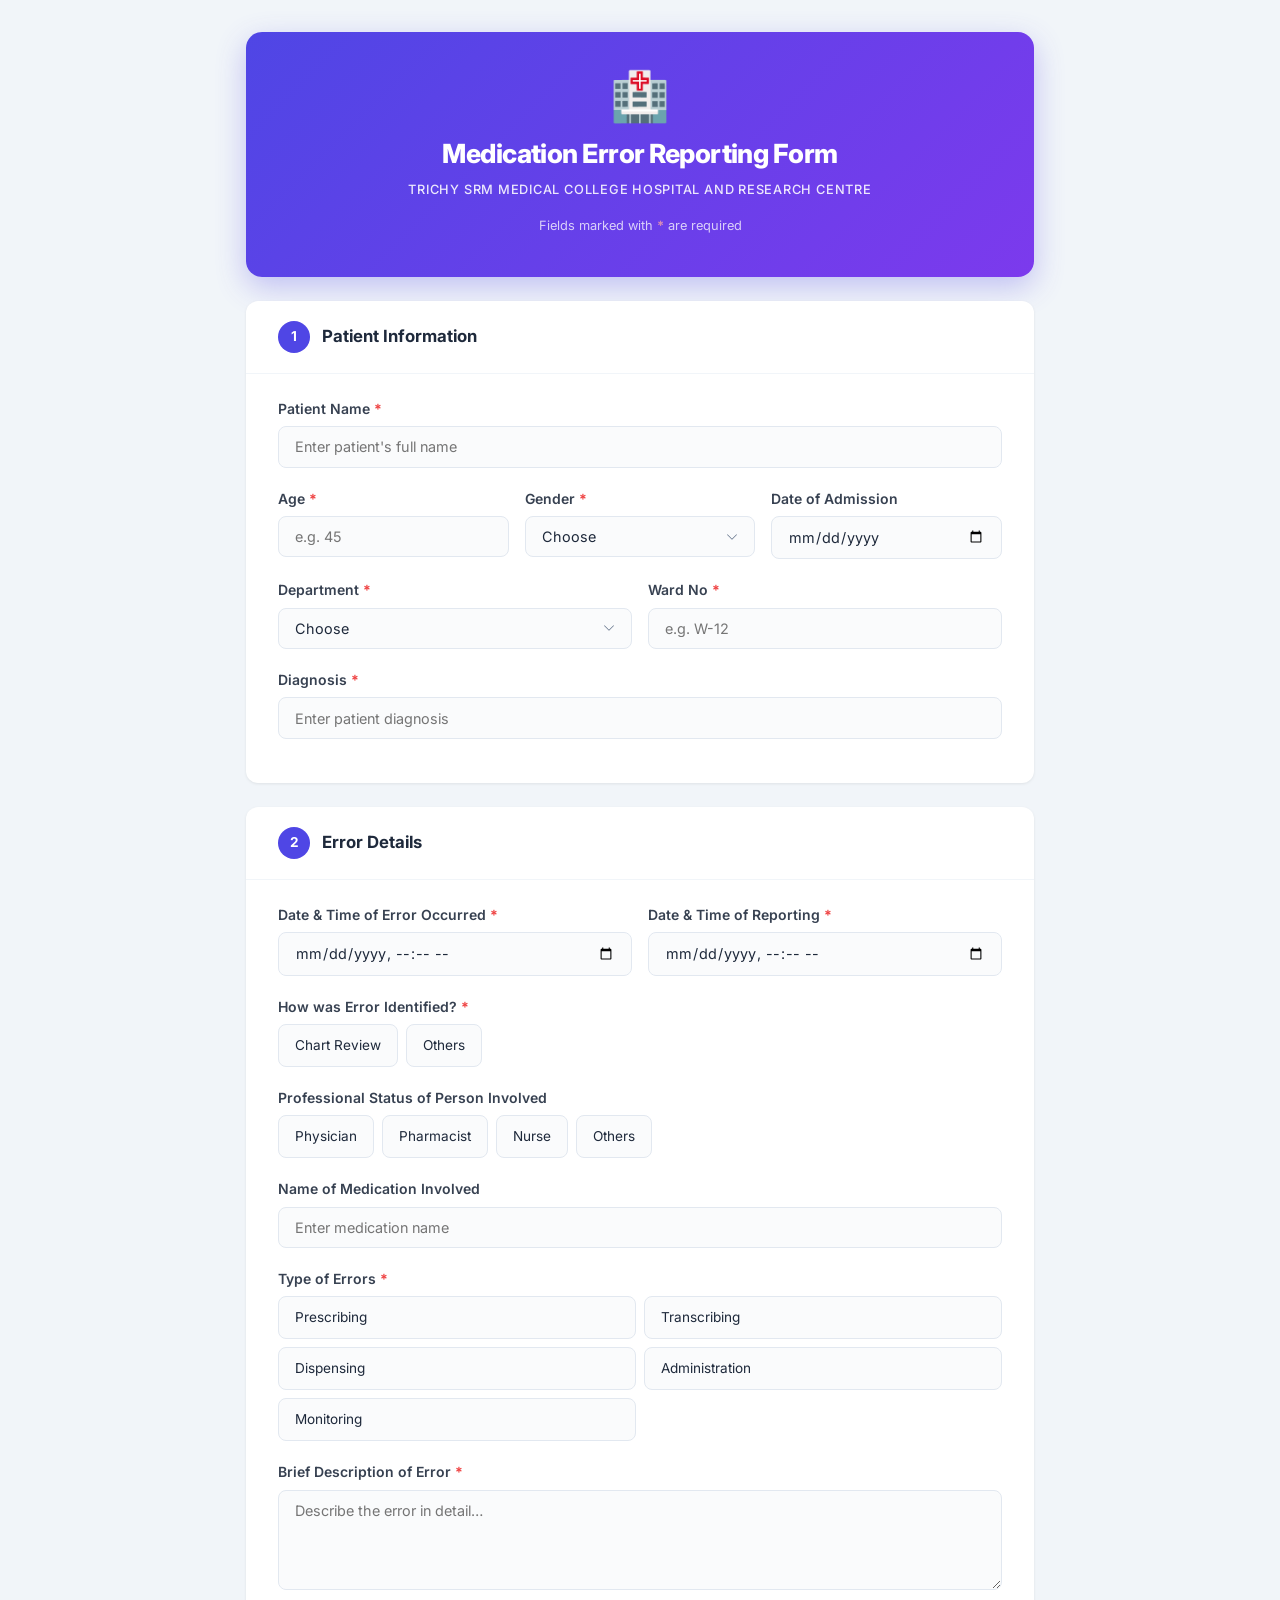
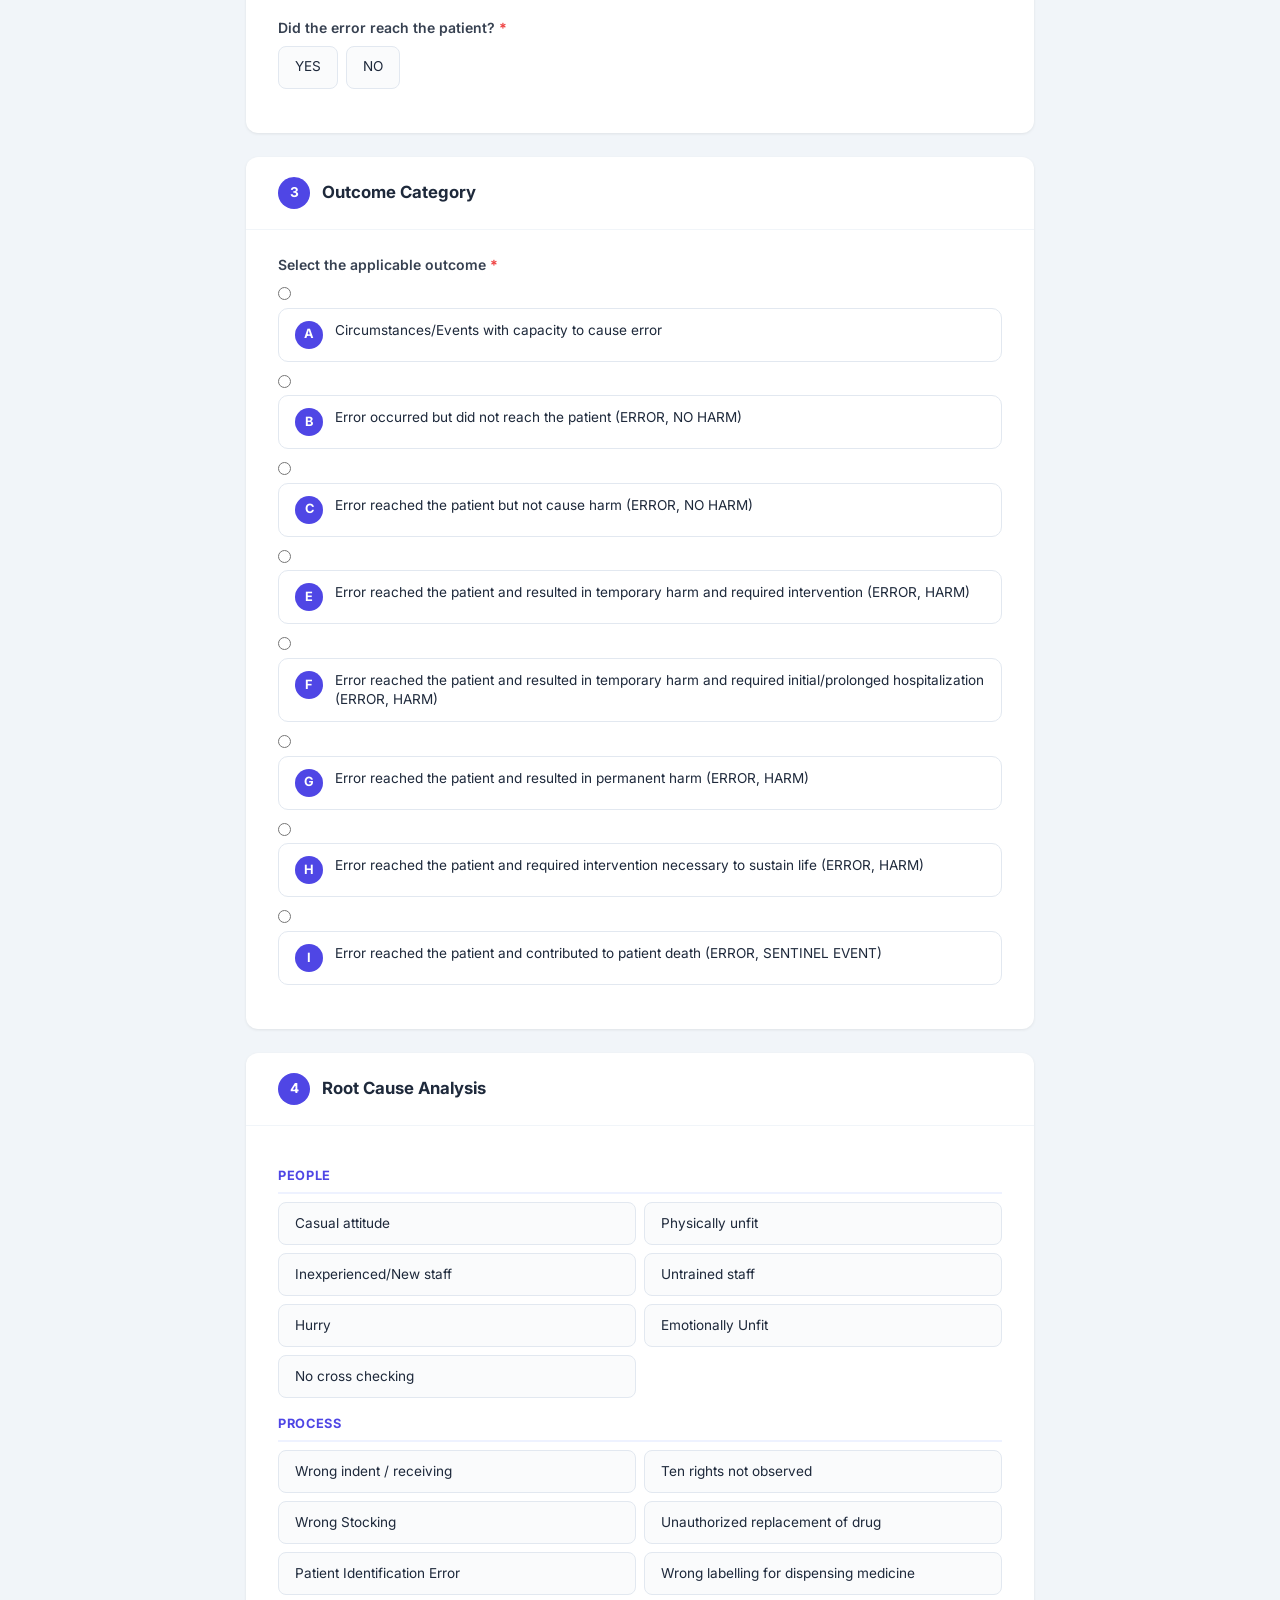
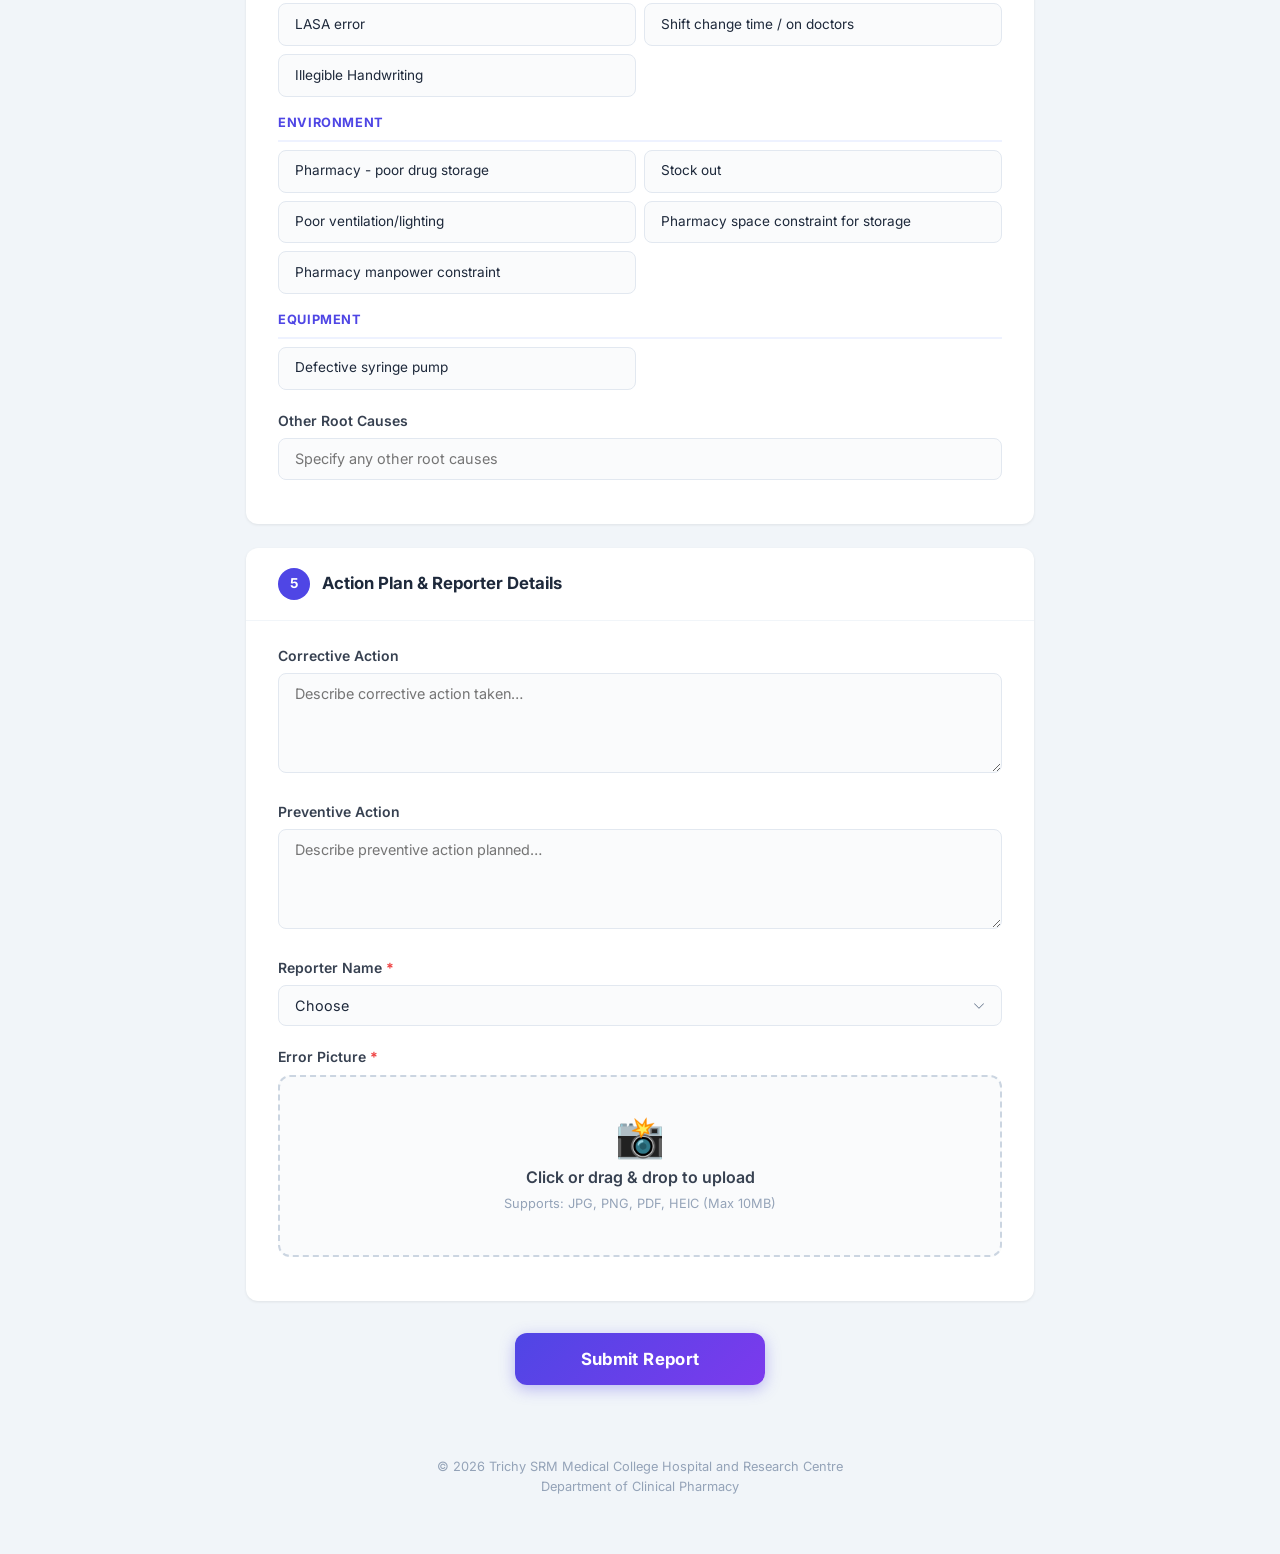
==== index.html @ 8dfa1746 "Add files via upload" ====
<!DOCTYPE html>
<html lang="en">
<head>
  <meta charset="UTF-8">
  <meta name="viewport" content="width=device-width, initial-scale=1.0">
  <title>Medication Error Reporting | Trichy SRM Medical College Hospital</title>
  <meta name="description" content="Medication Error Reporting Form for Trichy SRM Medical College Hospital and Research Centre. Report medication errors securely.">
  <link href="https://fonts.googleapis.com/css2?family=Inter:wght@300;400;500;600;700;800&display=swap" rel="stylesheet">
  <link rel="stylesheet" href="style.css">
</head>
<body>

  <div class="form-wrapper">

    <!-- ========== Header ========== -->
    <header class="form-header">
      <div class="header-icon">🏥</div>
      <h1>Medication Error Reporting Form</h1>
      <p class="header-subtitle">TRICHY SRM MEDICAL COLLEGE HOSPITAL AND RESEARCH CENTRE</p>
      <p class="header-note">Fields marked with <span class="required-star">*</span> are required</p>
    </header>

    <form id="errorReportForm" novalidate>

      <!-- ========== Section 1: Patient Information ========== -->
      <div class="form-section">
        <div class="section-header">
          <div class="section-number">1</div>
          <div class="section-title">Patient Information</div>
        </div>
        <div class="section-body">

          <!-- Patient Name (full width) -->
          <div class="form-group">
            <label for="patientName">Patient Name <span class="required-star">*</span></label>
            <input type="text" id="patientName" name="patientName" placeholder="Enter patient's full name" required>
          </div>

          <!-- Age / Gender / Date of Admission -->
          <div class="form-row three-col">
            <div class="form-group">
              <label for="age">Age <span class="required-star">*</span></label>
              <input type="number" id="age" name="age" placeholder="e.g. 45" min="0" max="150" required>
            </div>
            <div class="form-group">
              <label for="gender">Gender <span class="required-star">*</span></label>
              <select id="gender" name="gender" required>
                <option value="">Choose</option>
                <option value="Male">Male</option>
                <option value="Female">Female</option>
                <option value="Other">Other</option>
              </select>
            </div>
            <div class="form-group">
              <label for="dateOfAdmission">Date of Admission</label>
              <input type="date" id="dateOfAdmission" name="dateOfAdmission">
            </div>
          </div>

          <!-- Department / Ward No -->
          <div class="form-row">
            <div class="form-group">
              <label for="department">Department <span class="required-star">*</span></label>
              <select id="department" name="department" required>
                <option value="">Choose</option>
                <option value="Cardiology">Cardiology</option>
                <option value="Neurology">Neurology</option>
                <option value="Pediatrics">Pediatrics</option>
                <option value="Orthopedics">Orthopedics</option>
                <option value="Emergency">Emergency</option>
                <option value="General Medicine">General Medicine</option>
                <option value="General Surgery">General Surgery</option>
                <option value="Respiratory">Respiratory</option>
                <option value="ENT">ENT</option>
                <option value="Ophthalmology">Ophthalmology</option>
                <option value="Dermatology">Dermatology</option>
                <option value="OBS & GN">OBS &amp; GN</option>
                <option value="ICU">ICU</option>
                <option value="CCU">CCU</option>
                <option value="RICU">RICU</option>
                <option value="SICU">SICU</option>
                <option value="OT">OT</option>
                <option value="Private Ward">Private Ward</option>
                <option value="Specialty">Specialty</option>
              </select>
            </div>
            <div class="form-group">
              <label for="wardNo">Ward No <span class="required-star">*</span></label>
              <input type="text" id="wardNo" name="wardNo" placeholder="e.g. W-12" required>
            </div>
          </div>

          <!-- Diagnosis (full width) -->
          <div class="form-group">
            <label for="diagnosis">Diagnosis <span class="required-star">*</span></label>
            <input type="text" id="diagnosis" name="diagnosis" placeholder="Enter patient diagnosis" required>
          </div>

        </div>
      </div>

      <!-- ========== Section 2: Error Details ========== -->
      <div class="form-section">
        <div class="section-header">
          <div class="section-number">2</div>
          <div class="section-title">Error Details</div>
        </div>
        <div class="section-body">

          <!-- Date & Time of Error / Reporting -->
          <div class="form-row">
            <div class="form-group">
              <label for="errorDateTime">Date &amp; Time of Error Occurred <span class="required-star">*</span></label>
              <input type="datetime-local" id="errorDateTime" name="errorDateTime" required>
            </div>
            <div class="form-group">
              <label for="reportDateTime">Date &amp; Time of Reporting <span class="required-star">*</span></label>
              <input type="datetime-local" id="reportDateTime" name="reportDateTime" required>
            </div>
          </div>

          <!-- How was Error Identified? -->
          <div class="form-group">
            <label>How was Error Identified? <span class="required-star">*</span></label>
            <div class="radio-group" data-name="howIdentified">
              <input type="radio" name="howIdentified" value="Chart Review" id="howId_chartReview">
              <div class="radio-option" data-value="Chart Review" onclick="selectRadio(this)">Chart Review</div>
              <input type="radio" name="howIdentified" value="Others" id="howId_others">
              <div class="radio-option" data-value="Others" onclick="selectRadio(this)">Others</div>
            </div>
          </div>

          <!-- Professional Status -->
          <div class="form-group">
            <label>Professional Status of Person Involved</label>
            <div class="radio-group" data-name="professionalStatus">
              <input type="radio" name="professionalStatus" value="Physician" id="profStatus_physician">
              <div class="radio-option" data-value="Physician" onclick="selectRadio(this)">Physician</div>
              <input type="radio" name="professionalStatus" value="Pharmacist" id="profStatus_pharmacist">
              <div class="radio-option" data-value="Pharmacist" onclick="selectRadio(this)">Pharmacist</div>
              <input type="radio" name="professionalStatus" value="Nurse" id="profStatus_nurse">
              <div class="radio-option" data-value="Nurse" onclick="selectRadio(this)">Nurse</div>
              <input type="radio" name="professionalStatus" value="Others" id="profStatus_others">
              <div class="radio-option" data-value="Others" onclick="selectRadio(this)">Others</div>
            </div>
          </div>

          <!-- Name of Medication Involved -->
          <div class="form-group">
            <label for="medicationName">Name of Medication Involved</label>
            <input type="text" id="medicationName" name="medicationName" placeholder="Enter medication name">
          </div>

          <!-- Type of Errors -->
          <div class="form-group">
            <label>Type of Errors <span class="required-star">*</span></label>
            <div class="checkbox-group checkbox-grid" data-name="typeOfErrors">
              <input type="checkbox" name="typeOfErrors" value="Prescribing" id="err_prescribing">
              <div class="checkbox-option" data-value="Prescribing" onclick="toggleCheckbox(this)">Prescribing</div>
              <input type="checkbox" name="typeOfErrors" value="Transcribing" id="err_transcribing">
              <div class="checkbox-option" data-value="Transcribing" onclick="toggleCheckbox(this)">Transcribing</div>
              <input type="checkbox" name="typeOfErrors" value="Dispensing" id="err_dispensing">
              <div class="checkbox-option" data-value="Dispensing" onclick="toggleCheckbox(this)">Dispensing</div>
              <input type="checkbox" name="typeOfErrors" value="Administration" id="err_administration">
              <div class="checkbox-option" data-value="Administration" onclick="toggleCheckbox(this)">Administration</div>
              <input type="checkbox" name="typeOfErrors" value="Monitoring" id="err_monitoring">
              <div class="checkbox-option" data-value="Monitoring" onclick="toggleCheckbox(this)">Monitoring</div>
            </div>
          </div>

          <!-- Brief Description of Error -->
          <div class="form-group">
            <label for="errorDescription">Brief Description of Error <span class="required-star">*</span></label>
            <textarea id="errorDescription" name="errorDescription" placeholder="Describe the error in detail…" required></textarea>
          </div>

          <!-- Did the error reach the patient? -->
          <div class="form-group">
            <label>Did the error reach the patient? <span class="required-star">*</span></label>
            <div class="radio-group" data-name="errorReachedPatient">
              <input type="radio" name="errorReachedPatient" value="YES" id="reached_yes">
              <div class="radio-option" data-value="YES" onclick="selectRadio(this)">YES</div>
              <input type="radio" name="errorReachedPatient" value="NO" id="reached_no">
              <div class="radio-option" data-value="NO" onclick="selectRadio(this)">NO</div>
            </div>
          </div>

        </div>
      </div>

      <!-- ========== Section 3: Outcome Category ========== -->
      <div class="form-section">
        <div class="section-header">
          <div class="section-number">3</div>
          <div class="section-title">Outcome Category</div>
        </div>
        <div class="section-body">

          <div class="form-group">
            <label>Select the applicable outcome <span class="required-star">*</span></label>
            <div data-name="outcomeCategory">
              <input type="radio" name="outcomeCategory" value="A" id="outcome_a">
              <div class="outcome-option" data-value="A" onclick="selectOutcome(this)">
                <div class="outcome-badge">A</div>
                <div class="outcome-text">Circumstances/Events with capacity to cause error</div>
              </div>

              <input type="radio" name="outcomeCategory" value="B" id="outcome_b">
              <div class="outcome-option" data-value="B" onclick="selectOutcome(this)">
                <div class="outcome-badge">B</div>
                <div class="outcome-text">Error occurred but did not reach the patient (ERROR, NO HARM)</div>
              </div>

              <input type="radio" name="outcomeCategory" value="C" id="outcome_c">
              <div class="outcome-option" data-value="C" onclick="selectOutcome(this)">
                <div class="outcome-badge">C</div>
                <div class="outcome-text">Error reached the patient but not cause harm (ERROR, NO HARM)</div>
              </div>

              <input type="radio" name="outcomeCategory" value="E" id="outcome_e">
              <div class="outcome-option" data-value="E" onclick="selectOutcome(this)">
                <div class="outcome-badge">E</div>
                <div class="outcome-text">Error reached the patient and resulted in temporary harm and required intervention (ERROR, HARM)</div>
              </div>

              <input type="radio" name="outcomeCategory" value="F" id="outcome_f">
              <div class="outcome-option" data-value="F" onclick="selectOutcome(this)">
                <div class="outcome-badge">F</div>
                <div class="outcome-text">Error reached the patient and resulted in temporary harm and required initial/prolonged hospitalization (ERROR, HARM)</div>
              </div>

              <input type="radio" name="outcomeCategory" value="G" id="outcome_g">
              <div class="outcome-option" data-value="G" onclick="selectOutcome(this)">
                <div class="outcome-badge">G</div>
                <div class="outcome-text">Error reached the patient and resulted in permanent harm (ERROR, HARM)</div>
              </div>

              <input type="radio" name="outcomeCategory" value="H" id="outcome_h">
              <div class="outcome-option" data-value="H" onclick="selectOutcome(this)">
                <div class="outcome-badge">H</div>
                <div class="outcome-text">Error reached the patient and required intervention necessary to sustain life (ERROR, HARM)</div>
              </div>

              <input type="radio" name="outcomeCategory" value="I" id="outcome_i">
              <div class="outcome-option" data-value="I" onclick="selectOutcome(this)">
                <div class="outcome-badge">I</div>
                <div class="outcome-text">Error reached the patient and contributed to patient death (ERROR, SENTINEL EVENT)</div>
              </div>
            </div>
          </div>

        </div>
      </div>

      <!-- ========== Section 4: Root Cause Analysis ========== -->
      <div class="form-section">
        <div class="section-header">
          <div class="section-number">4</div>
          <div class="section-title">Root Cause Analysis</div>
        </div>
        <div class="section-body">

          <!-- PEOPLE -->
          <div class="category-label">People</div>
          <div class="checkbox-group checkbox-grid" data-name="rootCausePeople">
            <input type="checkbox" name="rootCausePeople" value="Casual attitude" id="rcp_casual">
            <div class="checkbox-option" data-value="Casual attitude" onclick="toggleCheckbox(this)">Casual attitude</div>

            <input type="checkbox" name="rootCausePeople" value="Physically unfit" id="rcp_physUnfit">
            <div class="checkbox-option" data-value="Physically unfit" onclick="toggleCheckbox(this)">Physically unfit</div>

            <input type="checkbox" name="rootCausePeople" value="Inexperienced/New staff" id="rcp_inexperienced">
            <div class="checkbox-option" data-value="Inexperienced/New staff" onclick="toggleCheckbox(this)">Inexperienced/New staff</div>

            <input type="checkbox" name="rootCausePeople" value="Untrained staff" id="rcp_untrained">
            <div class="checkbox-option" data-value="Untrained staff" onclick="toggleCheckbox(this)">Untrained staff</div>

            <input type="checkbox" name="rootCausePeople" value="Hurry" id="rcp_hurry">
            <div class="checkbox-option" data-value="Hurry" onclick="toggleCheckbox(this)">Hurry</div>

            <input type="checkbox" name="rootCausePeople" value="Emotionally Unfit" id="rcp_emotionallyUnfit">
            <div class="checkbox-option" data-value="Emotionally Unfit" onclick="toggleCheckbox(this)">Emotionally Unfit</div>

            <input type="checkbox" name="rootCausePeople" value="No cross checking" id="rcp_noCrossCheck">
            <div class="checkbox-option" data-value="No cross checking" onclick="toggleCheckbox(this)">No cross checking</div>
          </div>

          <!-- PROCESS -->
          <div class="category-label">Process</div>
          <div class="checkbox-group checkbox-grid" data-name="rootCauseProcess">
            <input type="checkbox" name="rootCauseProcess" value="Wrong indent / receiving" id="rcpr_wrongIndent">
            <div class="checkbox-option" data-value="Wrong indent / receiving" onclick="toggleCheckbox(this)">Wrong indent / receiving</div>

            <input type="checkbox" name="rootCauseProcess" value="Ten rights not observed" id="rcpr_tenRights">
            <div class="checkbox-option" data-value="Ten rights not observed" onclick="toggleCheckbox(this)">Ten rights not observed</div>

            <input type="checkbox" name="rootCauseProcess" value="Wrong Stocking" id="rcpr_wrongStocking">
            <div class="checkbox-option" data-value="Wrong Stocking" onclick="toggleCheckbox(this)">Wrong Stocking</div>

            <input type="checkbox" name="rootCauseProcess" value="Unauthorized replacement of drug" id="rcpr_unauthorized">
            <div class="checkbox-option" data-value="Unauthorized replacement of drug" onclick="toggleCheckbox(this)">Unauthorized replacement of drug</div>

            <input type="checkbox" name="rootCauseProcess" value="Patient Identification Error" id="rcpr_patientIdError">
            <div class="checkbox-option" data-value="Patient Identification Error" onclick="toggleCheckbox(this)">Patient Identification Error</div>

            <input type="checkbox" name="rootCauseProcess" value="Wrong labelling for dispensing medicine" id="rcpr_wrongLabelling">
            <div class="checkbox-option" data-value="Wrong labelling for dispensing medicine" onclick="toggleCheckbox(this)">Wrong labelling for dispensing medicine</div>

            <input type="checkbox" name="rootCauseProcess" value="LASA error" id="rcpr_lasa">
            <div class="checkbox-option" data-value="LASA error" onclick="toggleCheckbox(this)">LASA error</div>

            <input type="checkbox" name="rootCauseProcess" value="Shift change time / on doctors" id="rcpr_shiftChange">
            <div class="checkbox-option" data-value="Shift change time / on doctors" onclick="toggleCheckbox(this)">Shift change time / on doctors</div>

            <input type="checkbox" name="rootCauseProcess" value="Illegible Handwriting" id="rcpr_illegible">
            <div class="checkbox-option" data-value="Illegible Handwriting" onclick="toggleCheckbox(this)">Illegible Handwriting</div>
          </div>

          <!-- ENVIRONMENT -->
          <div class="category-label">Environment</div>
          <div class="checkbox-group checkbox-grid" data-name="rootCauseEnvironment">
            <input type="checkbox" name="rootCauseEnvironment" value="Pharmacy - poor drug storage" id="rce_poorStorage">
            <div class="checkbox-option" data-value="Pharmacy - poor drug storage" onclick="toggleCheckbox(this)">Pharmacy - poor drug storage</div>

            <input type="checkbox" name="rootCauseEnvironment" value="Stock out" id="rce_stockOut">
            <div class="checkbox-option" data-value="Stock out" onclick="toggleCheckbox(this)">Stock out</div>

            <input type="checkbox" name="rootCauseEnvironment" value="Poor ventilation/lighting" id="rce_poorVentilation">
            <div class="checkbox-option" data-value="Poor ventilation/lighting" onclick="toggleCheckbox(this)">Poor ventilation/lighting</div>

            <input type="checkbox" name="rootCauseEnvironment" value="Pharmacy space constraint for storage" id="rce_spaceConstraint">
            <div class="checkbox-option" data-value="Pharmacy space constraint for storage" onclick="toggleCheckbox(this)">Pharmacy space constraint for storage</div>

            <input type="checkbox" name="rootCauseEnvironment" value="Pharmacy manpower constraint" id="rce_manpower">
            <div class="checkbox-option" data-value="Pharmacy manpower constraint" onclick="toggleCheckbox(this)">Pharmacy manpower constraint</div>
          </div>

          <!-- EQUIPMENT -->
          <div class="category-label">Equipment</div>
          <div class="checkbox-group checkbox-grid" data-name="rootCauseEquipment">
            <input type="checkbox" name="rootCauseEquipment" value="Defective syringe pump" id="rceq_syringePump">
            <div class="checkbox-option" data-value="Defective syringe pump" onclick="toggleCheckbox(this)">Defective syringe pump</div>
          </div>

          <!-- Other Root Causes -->
          <div class="form-group" style="margin-top:1.25rem;">
            <label for="otherRootCauses">Other Root Causes</label>
            <input type="text" id="otherRootCauses" name="otherRootCauses" placeholder="Specify any other root causes">
          </div>

        </div>
      </div>

      <!-- ========== Section 5: Action Plan & Reporter Details ========== -->
      <div class="form-section">
        <div class="section-header">
          <div class="section-number">5</div>
          <div class="section-title">Action Plan &amp; Reporter Details</div>
        </div>
        <div class="section-body">

          <!-- Corrective Action -->
          <div class="form-group">
            <label for="correctiveAction">Corrective Action</label>
            <textarea id="correctiveAction" name="correctiveAction" placeholder="Describe corrective action taken…"></textarea>
          </div>

          <!-- Preventive Action -->
          <div class="form-group">
            <label for="preventiveAction">Preventive Action</label>
            <textarea id="preventiveAction" name="preventiveAction" placeholder="Describe preventive action planned…"></textarea>
          </div>

          <!-- Reporter Name -->
          <div class="form-group">
            <label for="reporterName">Reporter Name <span class="required-star">*</span></label>
            <select id="reporterName" name="reporterName" required>
              <option value="">Choose</option>
              <option value="Dr. Senthilnathan">Dr. Senthilnathan</option>
              <option value="Dr. NitheeshKumar">Dr. NitheeshKumar</option>
              <option value="Dr. Priyadharshini">Dr. Priyadharshini</option>
              <option value="Dr. Jeevanantham">Dr. Jeevanantham</option>
              <option value="Dr. Sneha">Dr. Sneha</option>
              <option value="Dr. Mohammed Ismail">Dr. Mohammed Ismail</option>
            </select>
          </div>

          <!-- Error Picture -->
          <div class="form-group">
            <label>Error Picture <span class="required-star">*</span></label>
            <div class="file-upload-area" id="fileUploadArea">
              <div class="upload-icon">📸</div>
              <p class="upload-text">Click or drag &amp; drop to upload</p>
              <p class="upload-subtext">Supports: JPG, PNG, PDF, HEIC (Max 10MB)</p>
              <input type="file" id="errorPicture" name="errorPicture" accept="image/*,.pdf,.heic" hidden>
            </div>
            <div class="file-preview" id="filePreview" style="display:none">
              <span class="file-name" id="fileName"></span>
              <span class="remove-file" id="removeFile">✕ Remove</span>
            </div>
          </div>

        </div>
      </div>

      <!-- ========== Submit ========== -->
      <div class="submit-section">
        <button type="submit" class="submit-btn" id="submitBtn">
          <span id="btnText">Submit Report</span>
        </button>
      </div>

    </form>

    <!-- ========== Success Modal ========== -->
    <div class="success-overlay" id="successOverlay">
      <div class="success-modal">
        <div class="checkmark">✅</div>
        <h2>Report Submitted Successfully!</h2>
        <p>Your medication error report has been recorded. Thank you for helping improve patient safety.</p>
        <button onclick="closeSuccessAndReset()" class="submit-btn" style="margin-top:1.5rem;padding:0.75rem 2rem;font-size:0.95rem;">Submit Another Report</button>
      </div>
    </div>

    <!-- ========== Toast Container ========== -->
    <div class="toast-container" id="toastContainer"></div>

    <!-- ========== Footer ========== -->
    <footer class="footer">
      <p>&copy; 2026 Trichy SRM Medical College Hospital and Research Centre</p>
      <p>Department of Clinical Pharmacy</p>
    </footer>

  </div>

  <script src="script.js"></script>
</body>
</html>
---- style.css ----
/* ============================================
   Medication Error Reporting Form — Styles
   TRICHY SRM MEDICAL COLLEGE HOSPITAL
   ============================================ */

/* ---------- Reset & Base ---------- */
*,
*::before,
*::after {
  margin: 0;
  padding: 0;
  box-sizing: border-box;
}

html {
  -webkit-text-size-adjust: 100%;
  -webkit-font-smoothing: antialiased;
  -moz-osx-font-smoothing: grayscale;
  scroll-behavior: smooth;
}

body {
  font-family: 'Inter', -apple-system, BlinkMacSystemFont, 'Segoe UI', Roboto, sans-serif;
  background: #F1F5F9;
  color: #1E293B;
  line-height: 1.6;
  min-height: 100vh;
}

img,
svg {
  display: block;
  max-width: 100%;
}

button,
input,
select,
textarea {
  font-family: inherit;
}

/* ---------- Wrapper ---------- */
.form-wrapper {
  max-width: 820px;
  margin: 0 auto;
  padding: 2rem 1rem;
}

/* ---------- Header ---------- */
.form-header {
  background: linear-gradient(135deg, #4F46E5 0%, #7C3AED 100%);
  border-radius: 16px;
  padding: 2.5rem;
  text-align: center;
  color: #ffffff;
  box-shadow: 0 10px 30px rgba(79, 70, 229, 0.3);
}

.form-header .header-icon {
  font-size: 3rem;
  margin-bottom: 0.75rem;
  line-height: 1;
}

.form-header h1 {
  font-size: 1.65rem;
  font-weight: 800;
  letter-spacing: -0.02em;
  margin-bottom: 0.35rem;
}

.form-header .header-subtitle {
  font-size: 0.8rem;
  font-weight: 500;
  letter-spacing: 0.06em;
  text-transform: uppercase;
  opacity: 0.88;
  margin-bottom: 1rem;
}

.form-header .header-note {
  font-size: 0.8rem;
  opacity: 0.75;
  font-weight: 400;
}

.form-header .header-note .required-star {
  color: #FCA5A5;
  font-weight: 700;
}

/* ---------- Section Card ---------- */
.form-section {
  background: #FFFFFF;
  border-radius: 12px;
  margin-top: 1.5rem;
  overflow: hidden;
  box-shadow: 0 1px 3px rgba(0, 0, 0, 0.08);
}

.section-header {
  display: flex;
  align-items: center;
  gap: 0.75rem;
  padding: 1.25rem 2rem;
  border-bottom: 1px solid #F1F5F9;
}

.section-number {
  width: 32px;
  height: 32px;
  border-radius: 50%;
  background: #4F46E5;
  color: #ffffff;
  font-weight: 700;
  font-size: 0.85rem;
  display: flex;
  align-items: center;
  justify-content: center;
  flex-shrink: 0;
}

.section-title {
  font-weight: 700;
  font-size: 1.05rem;
  color: #1E293B;
}

.section-body {
  padding: 1.5rem 2rem;
}

/* ---------- Form Groups ---------- */
.form-group {
  margin-bottom: 1.25rem;
}

.form-group label {
  display: block;
  font-weight: 600;
  font-size: 0.875rem;
  color: #374151;
  margin-bottom: 0.375rem;
}

.form-group label .required-star {
  color: #EF4444;
  font-weight: 700;
}

/* ---------- Inputs / Select / Textarea ---------- */
input[type="text"],
input[type="number"],
input[type="date"],
input[type="datetime-local"],
input[type="email"],
input[type="tel"],
select,
textarea {
  width: 100%;
  padding: 0.7rem 1rem;
  border: 1.5px solid #E2E8F0;
  border-radius: 8px;
  font-size: 0.9rem;
  font-family: 'Inter', sans-serif;
  color: #1E293B;
  background: #FAFBFC;
  transition: all 0.2s ease;
  appearance: none;
  -webkit-appearance: none;
}

select {
  background-image: url("data:image/svg+xml,%3Csvg xmlns='http://www.w3.org/2000/svg' width='12' height='12' fill='%2364748B' viewBox='0 0 16 16'%3E%3Cpath d='M1.646 4.646a.5.5 0 0 1 .708 0L8 10.293l5.646-5.647a.5.5 0 0 1 .708.708l-6 6a.5.5 0 0 1-.708 0l-6-6a.5.5 0 0 1 0-.708z'/%3E%3C/svg%3E");
  background-repeat: no-repeat;
  background-position: right 1rem center;
  padding-right: 2.5rem;
  cursor: pointer;
}

input[type="text"]:focus,
input[type="number"]:focus,
input[type="date"]:focus,
input[type="datetime-local"]:focus,
input[type="email"]:focus,
input[type="tel"]:focus,
select:focus,
textarea:focus {
  border-color: #4F46E5;
  box-shadow: 0 0 0 3px rgba(79, 70, 229, 0.1);
  outline: none;
  background: #ffffff;
}

textarea {
  min-height: 100px;
  resize: vertical;
}

/* ---------- Grid Rows ---------- */
.form-row {
  display: grid;
  grid-template-columns: 1fr 1fr;
  gap: 1rem;
}

.form-row.three-col {
  grid-template-columns: 1fr 1fr 1fr;
}

/* ---------- Radio & Checkbox Groups ---------- */
.radio-group,
.checkbox-group {
  display: flex;
  flex-wrap: wrap;
  gap: 0.5rem;
}

.radio-option,
.checkbox-option {
  padding: 0.6rem 1rem;
  border: 1.5px solid #E2E8F0;
  border-radius: 8px;
  cursor: pointer;
  transition: all 0.2s ease;
  font-size: 0.85rem;
  background: #FAFBFC;
  user-select: none;
  color: #1E293B;
}

.radio-option:hover,
.checkbox-option:hover {
  border-color: #A5B4FC;
  background: #EEF2FF;
}

.radio-option.selected,
.checkbox-option.selected {
  border-color: #4F46E5;
  background: #EEF2FF;
  color: #4F46E5;
  font-weight: 600;
}

/* Hide native inputs */
.radio-group input[type="radio"],
.checkbox-group input[type="checkbox"],
.checkbox-grid input[type="checkbox"] {
  display: none;
}

/* ---------- Checkbox Grid ---------- */
.checkbox-grid {
  display: grid;
  grid-template-columns: repeat(2, 1fr);
  gap: 0.5rem;
}

/* ---------- Category Label ---------- */
.category-label {
  font-weight: 700;
  font-size: 0.8rem;
  text-transform: uppercase;
  letter-spacing: 0.05em;
  color: #4F46E5;
  margin: 1rem 0 0.5rem;
  padding-bottom: 0.375rem;
  border-bottom: 2px solid #EEF2FF;
}

/* ---------- Outcome Options ---------- */
.outcome-option {
  display: flex;
  align-items: flex-start;
  gap: 0.75rem;
  padding: 0.75rem 1rem;
  border: 1.5px solid #E2E8F0;
  border-radius: 10px;
  cursor: pointer;
  transition: all 0.2s ease;
  margin-bottom: 0.5rem;
  user-select: none;
}

.outcome-option:hover {
  border-color: #A5B4FC;
  background: #EEF2FF;
}

.outcome-option.selected {
  border-color: #4F46E5;
  background: #EEF2FF;
}

.outcome-badge {
  min-width: 28px;
  height: 28px;
  border-radius: 50%;
  background: #4F46E5;
  color: #ffffff;
  font-weight: 700;
  font-size: 0.8rem;
  display: flex;
  align-items: center;
  justify-content: center;
  flex-shrink: 0;
}

.outcome-text {
  font-size: 0.85rem;
  line-height: 1.4;
  color: #1E293B;
}

/* ---------- File Upload ---------- */
.file-upload-area {
  border: 2px dashed #CBD5E1;
  border-radius: 12px;
  padding: 2.5rem;
  text-align: center;
  cursor: pointer;
  transition: all 0.3s ease;
  background: #FAFBFC;
}

.file-upload-area:hover,
.file-upload-area.dragover {
  border-color: #4F46E5;
  background: #EEF2FF;
}

.file-upload-area .upload-icon {
  font-size: 2.5rem;
  margin-bottom: 0.5rem;
  line-height: 1;
}

.file-upload-area .upload-text {
  font-weight: 600;
  color: #374151;
  margin-bottom: 0.25rem;
}

.file-upload-area .upload-subtext {
  font-size: 0.8rem;
  color: #94A3B8;
}

.file-preview {
  margin-top: 1rem;
  display: flex;
  align-items: center;
  gap: 0.75rem;
  padding: 0.75rem 1rem;
  background: #F0FDF4;
  border: 1px solid #BBF7D0;
  border-radius: 8px;
}

.file-preview .file-name {
  font-weight: 500;
  color: #166534;
  flex: 1;
  overflow: hidden;
  text-overflow: ellipsis;
  white-space: nowrap;
}

.file-preview .remove-file {
  color: #EF4444;
  cursor: pointer;
  font-weight: 600;
  font-size: 0.85rem;
  white-space: nowrap;
  transition: opacity 0.2s;
}

.file-preview .remove-file:hover {
  opacity: 0.7;
}

/* ---------- Submit ---------- */
.submit-section {
  text-align: center;
  margin-top: 2rem;
  margin-bottom: 3rem;
}

.submit-btn {
  background: linear-gradient(135deg, #4F46E5 0%, #7C3AED 100%);
  color: #ffffff;
  padding: 1rem 3rem;
  border: none;
  border-radius: 12px;
  font-size: 1.05rem;
  font-weight: 700;
  cursor: pointer;
  transition: all 0.3s ease;
  letter-spacing: 0.02em;
  box-shadow: 0 4px 15px rgba(79, 70, 229, 0.35);
  min-width: 250px;
  font-family: 'Inter', sans-serif;
}

.submit-btn:hover {
  transform: translateY(-2px);
  box-shadow: 0 6px 20px rgba(79, 70, 229, 0.45);
}

.submit-btn:active {
  transform: translateY(0);
}

.submit-btn:disabled {
  opacity: 0.7;
  cursor: not-allowed;
  transform: none;
}

.submit-btn .spinner {
  display: inline-block;
  width: 20px;
  height: 20px;
  border: 2.5px solid rgba(255, 255, 255, 0.3);
  border-top-color: #ffffff;
  border-radius: 50%;
  animation: spin 0.7s linear infinite;
  margin-right: 0.5rem;
  vertical-align: middle;
}

@keyframes spin {
  0% {
    transform: rotate(0deg);
  }
  100% {
    transform: rotate(360deg);
  }
}

/* ---------- Toast ---------- */
.toast-container {
  position: fixed;
  top: 1.5rem;
  right: 1.5rem;
  z-index: 9999;
}

.toast {
  padding: 1rem 1.5rem;
  border-radius: 12px;
  color: #ffffff;
  font-weight: 600;
  box-shadow: 0 10px 30px rgba(0, 0, 0, 0.15);
  animation: slideIn 0.4s ease;
  display: flex;
  align-items: center;
  gap: 0.75rem;
  max-width: 400px;
  font-size: 0.9rem;
}

.toast.success {
  background: linear-gradient(135deg, #10B981, #059669);
}

.toast.error {
  background: linear-gradient(135deg, #EF4444, #DC2626);
}

@keyframes slideIn {
  from {
    transform: translateX(100%);
    opacity: 0;
  }
  to {
    transform: translateX(0);
    opacity: 1;
  }
}

@keyframes slideOut {
  from {
    transform: translateX(0);
    opacity: 1;
  }
  to {
    transform: translateX(100%);
    opacity: 0;
  }
}

/* ---------- Success Overlay / Modal ---------- */
.success-overlay {
  position: fixed;
  inset: 0;
  background: rgba(0, 0, 0, 0.5);
  backdrop-filter: blur(4px);
  display: flex;
  align-items: center;
  justify-content: center;
  z-index: 10000;
  opacity: 0;
  pointer-events: none;
  transition: all 0.3s ease;
}

.success-overlay.active {
  opacity: 1;
  pointer-events: auto;
}

.success-modal {
  background: #ffffff;
  border-radius: 20px;
  padding: 3rem;
  text-align: center;
  max-width: 440px;
  width: 90%;
  box-shadow: 0 25px 60px rgba(0, 0, 0, 0.2);
  transform: scale(0.9);
  transition: transform 0.3s ease;
}

.success-overlay.active .success-modal {
  transform: scale(1);
}

.success-modal .checkmark {
  width: 72px;
  height: 72px;
  border-radius: 50%;
  background: #ECFDF5;
  margin: 0 auto 1.5rem;
  display: flex;
  align-items: center;
  justify-content: center;
  font-size: 2rem;
}

.success-modal h2 {
  color: #1E293B;
  margin-bottom: 0.5rem;
  font-size: 1.35rem;
}

.success-modal p {
  color: #64748B;
  font-size: 0.95rem;
  line-height: 1.5;
}

.success-modal button {
  margin-top: 1.5rem;
}

/* ---------- Footer ---------- */
.footer {
  text-align: center;
  padding: 1.5rem;
  color: #94A3B8;
  font-size: 0.8rem;
  line-height: 1.6;
}

/* ---------- Responsive ---------- */
@media (max-width: 640px) {
  .form-row,
  .form-row.three-col {
    grid-template-columns: 1fr;
  }

  .form-header {
    padding: 1.75rem 1.25rem;
  }

  .form-header h1 {
    font-size: 1.3rem;
  }

  .section-body {
    padding: 1.25rem 1rem;
  }

  .section-header {
    padding: 1rem 1.25rem;
  }

  .checkbox-grid {
    grid-template-columns: 1fr;
  }

  .file-upload-area {
    padding: 1.75rem 1rem;
  }

  .submit-btn {
    width: 100%;
    min-width: unset;
  }
}
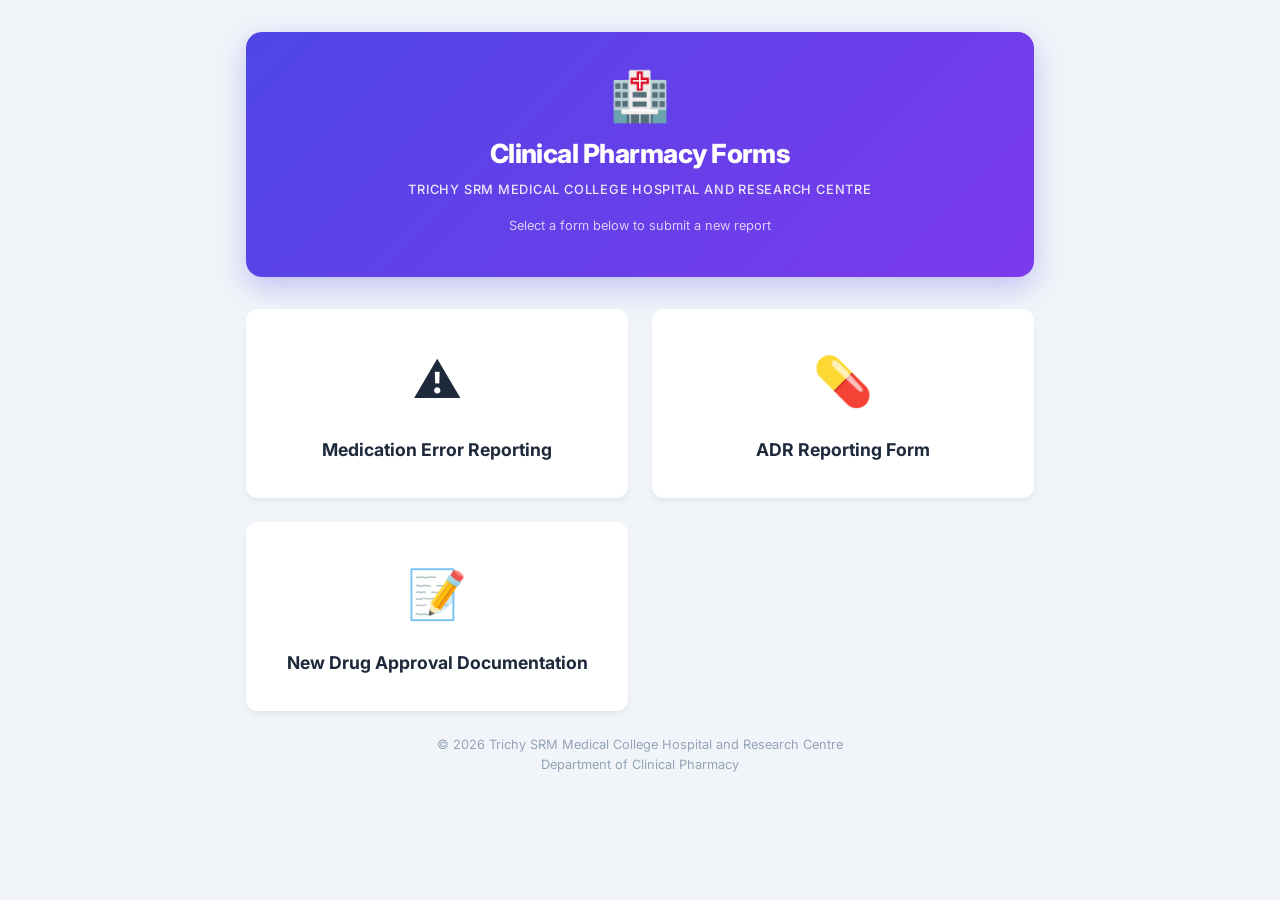
==== commit 410797ef: "Add files via upload" ====
--- a/index.html
+++ b/index.html
@@ -3,436 +3,75 @@
 <head>
   <meta charset="UTF-8">
   <meta name="viewport" content="width=device-width, initial-scale=1.0">
-  <title>Medication Error Reporting | Trichy SRM Medical College Hospital</title>
-  <meta name="description" content="Medication Error Reporting Form for Trichy SRM Medical College Hospital and Research Centre. Report medication errors securely.">
+  <title>Clinical Pharmacy Forms | Trichy SRM Medical College</title>
   <link href="https://fonts.googleapis.com/css2?family=Inter:wght@300;400;500;600;700;800&display=swap" rel="stylesheet">
   <link rel="stylesheet" href="style.css">
+  <style>
+    .landing-grid {
+      display: grid;
+      grid-template-columns: repeat(auto-fit, minmax(250px, 1fr));
+      gap: 1.5rem;
+      margin-top: 2rem;
+    }
+    .landing-card {
+      background: #FFFFFF;
+      border-radius: 12px;
+      padding: 2rem;
+      text-align: center;
+      text-decoration: none;
+      color: #1E293B;
+      box-shadow: 0 4px 6px rgba(0, 0, 0, 0.05);
+      border: 2px solid transparent;
+      transition: all 0.3s ease;
+      display: flex;
+      flex-direction: column;
+      align-items: center;
+      gap: 1rem;
+    }
+    .landing-card:hover {
+      transform: translateY(-5px);
+      border-color: #4F46E5;
+      box-shadow: 0 10px 20px rgba(79, 70, 229, 0.15);
+    }
+    .landing-icon {
+      font-size: 3rem;
+    }
+    .landing-title {
+      font-weight: 700;
+      font-size: 1.1rem;
+    }
+  </style>
 </head>
 <body>
-
   <div class="form-wrapper">
-
-    <!-- ========== Header ========== -->
     <header class="form-header">
       <div class="header-icon">🏥</div>
-      <h1>Medication Error Reporting Form</h1>
+      <h1>Clinical Pharmacy Forms</h1>
       <p class="header-subtitle">TRICHY SRM MEDICAL COLLEGE HOSPITAL AND RESEARCH CENTRE</p>
-      <p class="header-note">Fields marked with <span class="required-star">*</span> are required</p>
+      <p class="header-note">Select a form below to submit a new report</p>
     </header>
 
-    <form id="errorReportForm" novalidate>
-
-      <!-- ========== Section 1: Patient Information ========== -->
-      <div class="form-section">
-        <div class="section-header">
-          <div class="section-number">1</div>
-          <div class="section-title">Patient Information</div>
-        </div>
-        <div class="section-body">
-
-          <!-- Patient Name (full width) -->
-          <div class="form-group">
-            <label for="patientName">Patient Name <span class="required-star">*</span></label>
-            <input type="text" id="patientName" name="patientName" placeholder="Enter patient's full name" required>
-          </div>
-
-          <!-- Age / Gender / Date of Admission -->
-          <div class="form-row three-col">
-            <div class="form-group">
-              <label for="age">Age <span class="required-star">*</span></label>
-              <input type="number" id="age" name="age" placeholder="e.g. 45" min="0" max="150" required>
-            </div>
-            <div class="form-group">
-              <label for="gender">Gender <span class="required-star">*</span></label>
-              <select id="gender" name="gender" required>
-                <option value="">Choose</option>
-                <option value="Male">Male</option>
-                <option value="Female">Female</option>
-                <option value="Other">Other</option>
-              </select>
-            </div>
-            <div class="form-group">
-              <label for="dateOfAdmission">Date of Admission</label>
-              <input type="date" id="dateOfAdmission" name="dateOfAdmission">
-            </div>
-          </div>
-
-          <!-- Department / Ward No -->
-          <div class="form-row">
-            <div class="form-group">
-              <label for="department">Department <span class="required-star">*</span></label>
-              <select id="department" name="department" required>
-                <option value="">Choose</option>
-                <option value="Cardiology">Cardiology</option>
-                <option value="Neurology">Neurology</option>
-                <option value="Pediatrics">Pediatrics</option>
-                <option value="Orthopedics">Orthopedics</option>
-                <option value="Emergency">Emergency</option>
-                <option value="General Medicine">General Medicine</option>
-                <option value="General Surgery">General Surgery</option>
-                <option value="Respiratory">Respiratory</option>
-                <option value="ENT">ENT</option>
-                <option value="Ophthalmology">Ophthalmology</option>
-                <option value="Dermatology">Dermatology</option>
-                <option value="OBS & GN">OBS &amp; GN</option>
-                <option value="ICU">ICU</option>
-                <option value="CCU">CCU</option>
-                <option value="RICU">RICU</option>
-                <option value="SICU">SICU</option>
-                <option value="OT">OT</option>
-                <option value="Private Ward">Private Ward</option>
-                <option value="Specialty">Specialty</option>
-              </select>
-            </div>
-            <div class="form-group">
-              <label for="wardNo">Ward No <span class="required-star">*</span></label>
-              <input type="text" id="wardNo" name="wardNo" placeholder="e.g. W-12" required>
-            </div>
-          </div>
-
-          <!-- Diagnosis (full width) -->
-          <div class="form-group">
-            <label for="diagnosis">Diagnosis <span class="required-star">*</span></label>
-            <input type="text" id="diagnosis" name="diagnosis" placeholder="Enter patient diagnosis" required>
-          </div>
-
-        </div>
-      </div>
-
-      <!-- ========== Section 2: Error Details ========== -->
-      <div class="form-section">
-        <div class="section-header">
-          <div class="section-number">2</div>
-          <div class="section-title">Error Details</div>
-        </div>
-        <div class="section-body">
-
-          <!-- Date & Time of Error / Reporting -->
-          <div class="form-row">
-            <div class="form-group">
-              <label for="errorDateTime">Date &amp; Time of Error Occurred <span class="required-star">*</span></label>
-              <input type="datetime-local" id="errorDateTime" name="errorDateTime" required>
-            </div>
-            <div class="form-group">
-              <label for="reportDateTime">Date &amp; Time of Reporting <span class="required-star">*</span></label>
-              <input type="datetime-local" id="reportDateTime" name="reportDateTime" required>
-            </div>
-          </div>
-
-          <!-- How was Error Identified? -->
-          <div class="form-group">
-            <label>How was Error Identified? <span class="required-star">*</span></label>
-            <div class="radio-group" data-name="howIdentified">
-              <input type="radio" name="howIdentified" value="Chart Review" id="howId_chartReview">
-              <div class="radio-option" data-value="Chart Review" onclick="selectRadio(this)">Chart Review</div>
-              <input type="radio" name="howIdentified" value="Others" id="howId_others">
-              <div class="radio-option" data-value="Others" onclick="selectRadio(this)">Others</div>
-            </div>
-          </div>
-
-          <!-- Professional Status -->
-          <div class="form-group">
-            <label>Professional Status of Person Involved</label>
-            <div class="radio-group" data-name="professionalStatus">
-              <input type="radio" name="professionalStatus" value="Physician" id="profStatus_physician">
-              <div class="radio-option" data-value="Physician" onclick="selectRadio(this)">Physician</div>
-              <input type="radio" name="professionalStatus" value="Pharmacist" id="profStatus_pharmacist">
-              <div class="radio-option" data-value="Pharmacist" onclick="selectRadio(this)">Pharmacist</div>
-              <input type="radio" name="professionalStatus" value="Nurse" id="profStatus_nurse">
-              <div class="radio-option" data-value="Nurse" onclick="selectRadio(this)">Nurse</div>
-              <input type="radio" name="professionalStatus" value="Others" id="profStatus_others">
-              <div class="radio-option" data-value="Others" onclick="selectRadio(this)">Others</div>
-            </div>
-          </div>
-
-          <!-- Name of Medication Involved -->
-          <div class="form-group">
-            <label for="medicationName">Name of Medication Involved</label>
-            <input type="text" id="medicationName" name="medicationName" placeholder="Enter medication name">
-          </div>
-
-          <!-- Type of Errors -->
-          <div class="form-group">
-            <label>Type of Errors <span class="required-star">*</span></label>
-            <div class="checkbox-group checkbox-grid" data-name="typeOfErrors">
-              <input type="checkbox" name="typeOfErrors" value="Prescribing" id="err_prescribing">
-              <div class="checkbox-option" data-value="Prescribing" onclick="toggleCheckbox(this)">Prescribing</div>
-              <input type="checkbox" name="typeOfErrors" value="Transcribing" id="err_transcribing">
-              <div class="checkbox-option" data-value="Transcribing" onclick="toggleCheckbox(this)">Transcribing</div>
-              <input type="checkbox" name="typeOfErrors" value="Dispensing" id="err_dispensing">
-              <div class="checkbox-option" data-value="Dispensing" onclick="toggleCheckbox(this)">Dispensing</div>
-              <input type="checkbox" name="typeOfErrors" value="Administration" id="err_administration">
-              <div class="checkbox-option" data-value="Administration" onclick="toggleCheckbox(this)">Administration</div>
-              <input type="checkbox" name="typeOfErrors" value="Monitoring" id="err_monitoring">
-              <div class="checkbox-option" data-value="Monitoring" onclick="toggleCheckbox(this)">Monitoring</div>
-            </div>
-          </div>
-
-          <!-- Brief Description of Error -->
-          <div class="form-group">
-            <label for="errorDescription">Brief Description of Error <span class="required-star">*</span></label>
-            <textarea id="errorDescription" name="errorDescription" placeholder="Describe the error in detail…" required></textarea>
-          </div>
-
-          <!-- Did the error reach the patient? -->
-          <div class="form-group">
-            <label>Did the error reach the patient? <span class="required-star">*</span></label>
-            <div class="radio-group" data-name="errorReachedPatient">
-              <input type="radio" name="errorReachedPatient" value="YES" id="reached_yes">
-              <div class="radio-option" data-value="YES" onclick="selectRadio(this)">YES</div>
-              <input type="radio" name="errorReachedPatient" value="NO" id="reached_no">
-              <div class="radio-option" data-value="NO" onclick="selectRadio(this)">NO</div>
-            </div>
-          </div>
-
-        </div>
-      </div>
-
-      <!-- ========== Section 3: Outcome Category ========== -->
-      <div class="form-section">
-        <div class="section-header">
-          <div class="section-number">3</div>
-          <div class="section-title">Outcome Category</div>
-        </div>
-        <div class="section-body">
-
-          <div class="form-group">
-            <label>Select the applicable outcome <span class="required-star">*</span></label>
-            <div data-name="outcomeCategory">
-              <input type="radio" name="outcomeCategory" value="A" id="outcome_a">
-              <div class="outcome-option" data-value="A" onclick="selectOutcome(this)">
-                <div class="outcome-badge">A</div>
-                <div class="outcome-text">Circumstances/Events with capacity to cause error</div>
-              </div>
-
-              <input type="radio" name="outcomeCategory" value="B" id="outcome_b">
-              <div class="outcome-option" data-value="B" onclick="selectOutcome(this)">
-                <div class="outcome-badge">B</div>
-                <div class="outcome-text">Error occurred but did not reach the patient (ERROR, NO HARM)</div>
-              </div>
-
-              <input type="radio" name="outcomeCategory" value="C" id="outcome_c">
-              <div class="outcome-option" data-value="C" onclick="selectOutcome(this)">
-                <div class="outcome-badge">C</div>
-                <div class="outcome-text">Error reached the patient but not cause harm (ERROR, NO HARM)</div>
-              </div>
-
-              <input type="radio" name="outcomeCategory" value="E" id="outcome_e">
-              <div class="outcome-option" data-value="E" onclick="selectOutcome(this)">
-                <div class="outcome-badge">E</div>
-                <div class="outcome-text">Error reached the patient and resulted in temporary harm and required intervention (ERROR, HARM)</div>
-              </div>
-
-              <input type="radio" name="outcomeCategory" value="F" id="outcome_f">
-              <div class="outcome-option" data-value="F" onclick="selectOutcome(this)">
-                <div class="outcome-badge">F</div>
-                <div class="outcome-text">Error reached the patient and resulted in temporary harm and required initial/prolonged hospitalization (ERROR, HARM)</div>
-              </div>
-
-              <input type="radio" name="outcomeCategory" value="G" id="outcome_g">
-              <div class="outcome-option" data-value="G" onclick="selectOutcome(this)">
-                <div class="outcome-badge">G</div>
-                <div class="outcome-text">Error reached the patient and resulted in permanent harm (ERROR, HARM)</div>
-              </div>
-
-              <input type="radio" name="outcomeCategory" value="H" id="outcome_h">
-              <div class="outcome-option" data-value="H" onclick="selectOutcome(this)">
-                <div class="outcome-badge">H</div>
-                <div class="outcome-text">Error reached the patient and required intervention necessary to sustain life (ERROR, HARM)</div>
-              </div>
-
-              <input type="radio" name="outcomeCategory" value="I" id="outcome_i">
-              <div class="outcome-option" data-value="I" onclick="selectOutcome(this)">
-                <div class="outcome-badge">I</div>
-                <div class="outcome-text">Error reached the patient and contributed to patient death (ERROR, SENTINEL EVENT)</div>
-              </div>
-            </div>
-          </div>
-
-        </div>
-      </div>
-
-      <!-- ========== Section 4: Root Cause Analysis ========== -->
-      <div class="form-section">
-        <div class="section-header">
-          <div class="section-number">4</div>
-          <div class="section-title">Root Cause Analysis</div>
-        </div>
-        <div class="section-body">
-
-          <!-- PEOPLE -->
-          <div class="category-label">People</div>
-          <div class="checkbox-group checkbox-grid" data-name="rootCausePeople">
-            <input type="checkbox" name="rootCausePeople" value="Casual attitude" id="rcp_casual">
-            <div class="checkbox-option" data-value="Casual attitude" onclick="toggleCheckbox(this)">Casual attitude</div>
-
-            <input type="checkbox" name="rootCausePeople" value="Physically unfit" id="rcp_physUnfit">
-            <div class="checkbox-option" data-value="Physically unfit" onclick="toggleCheckbox(this)">Physically unfit</div>
-
-            <input type="checkbox" name="rootCausePeople" value="Inexperienced/New staff" id="rcp_inexperienced">
-            <div class="checkbox-option" data-value="Inexperienced/New staff" onclick="toggleCheckbox(this)">Inexperienced/New staff</div>
-
-            <input type="checkbox" name="rootCausePeople" value="Untrained staff" id="rcp_untrained">
-            <div class="checkbox-option" data-value="Untrained staff" onclick="toggleCheckbox(this)">Untrained staff</div>
-
-            <input type="checkbox" name="rootCausePeople" value="Hurry" id="rcp_hurry">
-            <div class="checkbox-option" data-value="Hurry" onclick="toggleCheckbox(this)">Hurry</div>
-
-            <input type="checkbox" name="rootCausePeople" value="Emotionally Unfit" id="rcp_emotionallyUnfit">
-            <div class="checkbox-option" data-value="Emotionally Unfit" onclick="toggleCheckbox(this)">Emotionally Unfit</div>
-
-            <input type="checkbox" name="rootCausePeople" value="No cross checking" id="rcp_noCrossCheck">
-            <div class="checkbox-option" data-value="No cross checking" onclick="toggleCheckbox(this)">No cross checking</div>
-          </div>
-
-          <!-- PROCESS -->
-          <div class="category-label">Process</div>
-          <div class="checkbox-group checkbox-grid" data-name="rootCauseProcess">
-            <input type="checkbox" name="rootCauseProcess" value="Wrong indent / receiving" id="rcpr_wrongIndent">
-            <div class="checkbox-option" data-value="Wrong indent / receiving" onclick="toggleCheckbox(this)">Wrong indent / receiving</div>
-
-            <input type="checkbox" name="rootCauseProcess" value="Ten rights not observed" id="rcpr_tenRights">
-            <div class="checkbox-option" data-value="Ten rights not observed" onclick="toggleCheckbox(this)">Ten rights not observed</div>
-
-            <input type="checkbox" name="rootCauseProcess" value="Wrong Stocking" id="rcpr_wrongStocking">
-            <div class="checkbox-option" data-value="Wrong Stocking" onclick="toggleCheckbox(this)">Wrong Stocking</div>
-
-            <input type="checkbox" name="rootCauseProcess" value="Unauthorized replacement of drug" id="rcpr_unauthorized">
-            <div class="checkbox-option" data-value="Unauthorized replacement of drug" onclick="toggleCheckbox(this)">Unauthorized replacement of drug</div>
-
-            <input type="checkbox" name="rootCauseProcess" value="Patient Identification Error" id="rcpr_patientIdError">
-            <div class="checkbox-option" data-value="Patient Identification Error" onclick="toggleCheckbox(this)">Patient Identification Error</div>
-
-            <input type="checkbox" name="rootCauseProcess" value="Wrong labelling for dispensing medicine" id="rcpr_wrongLabelling">
-            <div class="checkbox-option" data-value="Wrong labelling for dispensing medicine" onclick="toggleCheckbox(this)">Wrong labelling for dispensing medicine</div>
-
-            <input type="checkbox" name="rootCauseProcess" value="LASA error" id="rcpr_lasa">
-            <div class="checkbox-option" data-value="LASA error" onclick="toggleCheckbox(this)">LASA error</div>
-
-            <input type="checkbox" name="rootCauseProcess" value="Shift change time / on doctors" id="rcpr_shiftChange">
-            <div class="checkbox-option" data-value="Shift change time / on doctors" onclick="toggleCheckbox(this)">Shift change time / on doctors</div>
-
-            <input type="checkbox" name="rootCauseProcess" value="Illegible Handwriting" id="rcpr_illegible">
-            <div class="checkbox-option" data-value="Illegible Handwriting" onclick="toggleCheckbox(this)">Illegible Handwriting</div>
-          </div>
-
-          <!-- ENVIRONMENT -->
-          <div class="category-label">Environment</div>
-          <div class="checkbox-group checkbox-grid" data-name="rootCauseEnvironment">
-            <input type="checkbox" name="rootCauseEnvironment" value="Pharmacy - poor drug storage" id="rce_poorStorage">
-            <div class="checkbox-option" data-value="Pharmacy - poor drug storage" onclick="toggleCheckbox(this)">Pharmacy - poor drug storage</div>
-
-            <input type="checkbox" name="rootCauseEnvironment" value="Stock out" id="rce_stockOut">
-            <div class="checkbox-option" data-value="Stock out" onclick="toggleCheckbox(this)">Stock out</div>
-
-            <input type="checkbox" name="rootCauseEnvironment" value="Poor ventilation/lighting" id="rce_poorVentilation">
-            <div class="checkbox-option" data-value="Poor ventilation/lighting" onclick="toggleCheckbox(this)">Poor ventilation/lighting</div>
-
-            <input type="checkbox" name="rootCauseEnvironment" value="Pharmacy space constraint for storage" id="rce_spaceConstraint">
-            <div class="checkbox-option" data-value="Pharmacy space constraint for storage" onclick="toggleCheckbox(this)">Pharmacy space constraint for storage</div>
-
-            <input type="checkbox" name="rootCauseEnvironment" value="Pharmacy manpower constraint" id="rce_manpower">
-            <div class="checkbox-option" data-value="Pharmacy manpower constraint" onclick="toggleCheckbox(this)">Pharmacy manpower constraint</div>
-          </div>
-
-          <!-- EQUIPMENT -->
-          <div class="category-label">Equipment</div>
-          <div class="checkbox-group checkbox-grid" data-name="rootCauseEquipment">
-            <input type="checkbox" name="rootCauseEquipment" value="Defective syringe pump" id="rceq_syringePump">
-            <div class="checkbox-option" data-value="Defective syringe pump" onclick="toggleCheckbox(this)">Defective syringe pump</div>
-          </div>
-
-          <!-- Other Root Causes -->
-          <div class="form-group" style="margin-top:1.25rem;">
-            <label for="otherRootCauses">Other Root Causes</label>
-            <input type="text" id="otherRootCauses" name="otherRootCauses" placeholder="Specify any other root causes">
-          </div>
-
-        </div>
-      </div>
-
-      <!-- ========== Section 5: Action Plan & Reporter Details ========== -->
-      <div class="form-section">
-        <div class="section-header">
-          <div class="section-number">5</div>
-          <div class="section-title">Action Plan &amp; Reporter Details</div>
-        </div>
-        <div class="section-body">
-
-          <!-- Corrective Action -->
-          <div class="form-group">
-            <label for="correctiveAction">Corrective Action</label>
-            <textarea id="correctiveAction" name="correctiveAction" placeholder="Describe corrective action taken…"></textarea>
-          </div>
-
-          <!-- Preventive Action -->
-          <div class="form-group">
-            <label for="preventiveAction">Preventive Action</label>
-            <textarea id="preventiveAction" name="preventiveAction" placeholder="Describe preventive action planned…"></textarea>
-          </div>
-
-          <!-- Reporter Name -->
-          <div class="form-group">
-            <label for="reporterName">Reporter Name <span class="required-star">*</span></label>
-            <select id="reporterName" name="reporterName" required>
-              <option value="">Choose</option>
-              <option value="Dr. Senthilnathan">Dr. Senthilnathan</option>
-              <option value="Dr. NitheeshKumar">Dr. NitheeshKumar</option>
-              <option value="Dr. Priyadharshini">Dr. Priyadharshini</option>
-              <option value="Dr. Jeevanantham">Dr. Jeevanantham</option>
-              <option value="Dr. Sneha">Dr. Sneha</option>
-              <option value="Dr. Mohammed Ismail">Dr. Mohammed Ismail</option>
-            </select>
-          </div>
-
-          <!-- Error Picture -->
-          <div class="form-group">
-            <label>Error Picture <span class="required-star">*</span></label>
-            <div class="file-upload-area" id="fileUploadArea">
-              <div class="upload-icon">📸</div>
-              <p class="upload-text">Click or drag &amp; drop to upload</p>
-              <p class="upload-subtext">Supports: JPG, PNG, PDF, HEIC (Max 10MB)</p>
-              <input type="file" id="errorPicture" name="errorPicture" accept="image/*,.pdf,.heic" hidden>
-            </div>
-            <div class="file-preview" id="filePreview" style="display:none">
-              <span class="file-name" id="fileName"></span>
-              <span class="remove-file" id="removeFile">✕ Remove</span>
-            </div>
-          </div>
-
-        </div>
-      </div>
-
-      <!-- ========== Submit ========== -->
-      <div class="submit-section">
-        <button type="submit" class="submit-btn" id="submitBtn">
-          <span id="btnText">Submit Report</span>
-        </button>
-      </div>
-
-    </form>
-
-    <!-- ========== Success Modal ========== -->
-    <div class="success-overlay" id="successOverlay">
-      <div class="success-modal">
-        <div class="checkmark">✅</div>
-        <h2>Report Submitted Successfully!</h2>
-        <p>Your medication error report has been recorded. Thank you for helping improve patient safety.</p>
-        <button onclick="closeSuccessAndReset()" class="submit-btn" style="margin-top:1.5rem;padding:0.75rem 2rem;font-size:0.95rem;">Submit Another Report</button>
-      </div>
+    <div class="landing-grid">
+      <a href="medication-error.html" class="landing-card">
+        <div class="landing-icon">⚠️</div>
+        <div class="landing-title">Medication Error Reporting</div>
+      </a>
+      
+      <a href="adr-reporting.html" class="landing-card">
+        <div class="landing-icon">💊</div>
+        <div class="landing-title">ADR Reporting Form</div>
+      </a>
+      
+      <a href="new-drug-approval.html" class="landing-card">
+        <div class="landing-icon">📝</div>
+        <div class="landing-title">New Drug Approval Documentation</div>
+      </a>
     </div>
 
-    <!-- ========== Toast Container ========== -->
-    <div class="toast-container" id="toastContainer"></div>
-
-    <!-- ========== Footer ========== -->
     <footer class="footer">
       <p>&copy; 2026 Trichy SRM Medical College Hospital and Research Centre</p>
       <p>Department of Clinical Pharmacy</p>
     </footer>
-
   </div>
-
-  <script src="script.js"></script>
 </body>
 </html>
